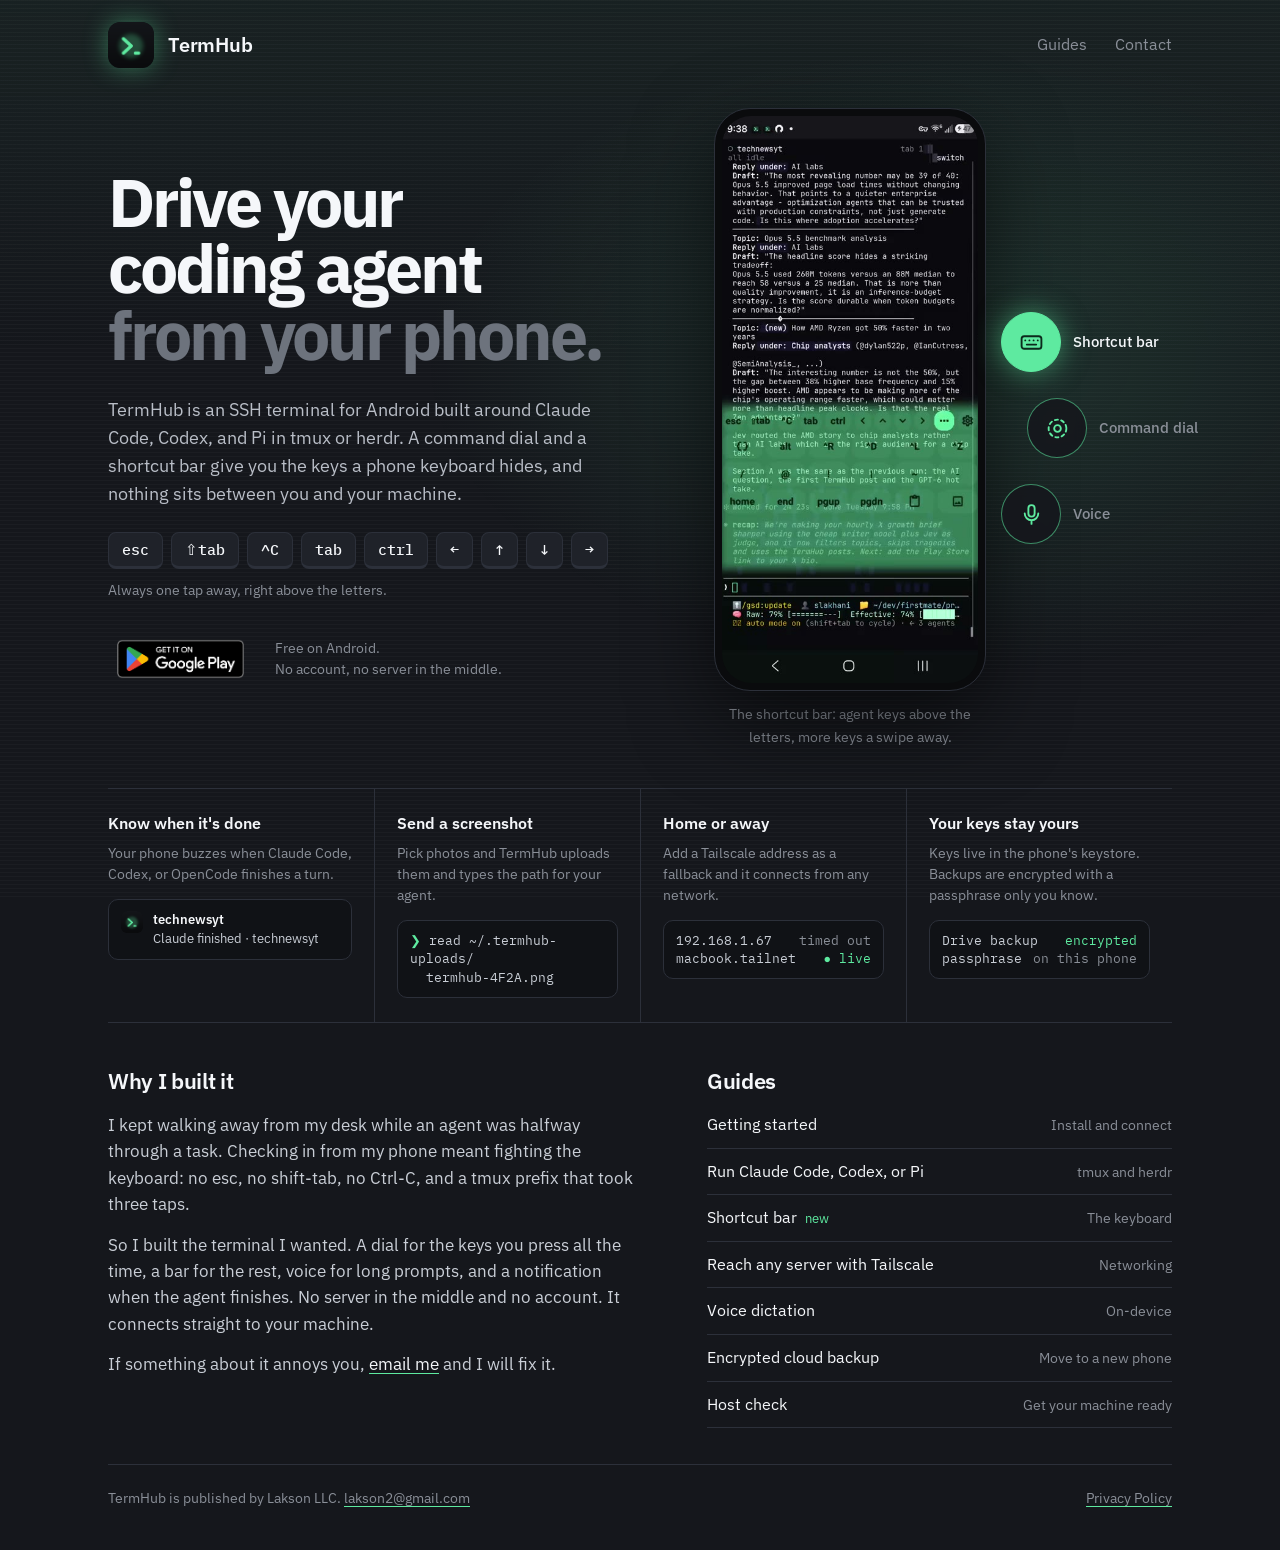
==== index.html @ 1c66e43e "fix(site): stop the demo flicker when switching clips Swapping the video source reset the player, fl" ====
<!doctype html>
<html lang="en">
<head>
  <meta charset="utf-8" />
  <meta name="viewport" content="width=device-width, initial-scale=1" />
  <title>TermHub</title>
  <meta name="description" content="TermHub is an SSH terminal for Android built to drive Claude Code, Codex, and Pi in tmux or herdr from your phone." />
  <link rel="icon" type="image/png" href="logo.png" />
  <link rel="preconnect" href="https://fonts.googleapis.com" />
  <link rel="preconnect" href="https://fonts.gstatic.com" crossorigin />
  <link href="https://fonts.googleapis.com/css2?family=IBM+Plex+Mono:wght@400;500&family=IBM+Plex+Sans:wght@400;500;600;700&display=swap" rel="stylesheet" />
  <style>
    /* Tokens are the app's own termhub-dark palette and its IBM Plex fonts,
       so the page looks like the product rather than a template. */
    :root {
      --bg: #15171c; --surface: #1f2229; --border: #2c303a;
      --text: #f5f7fa; --muted: #8a8f98; --mint: #5eeaa0; --mint-ink: #0c2a1c; --amber: #f2c46d;
      --sans: "IBM Plex Sans", system-ui, sans-serif;
      --mono: "IBM Plex Mono", ui-monospace, monospace;
    }
    * { box-sizing: border-box; }
    body { margin: 0; background: var(--bg); color: var(--text); font: 400 16px/1.6 var(--sans); -webkit-font-smoothing: antialiased; }
    a { color: var(--text); text-decoration-color: var(--mint); text-underline-offset: 3px; }
    a:focus-visible, button:focus-visible { outline: 2px solid var(--mint); outline-offset: 4px; border-radius: 6px; }
    .wrap { max-width: 1120px; margin: 0 auto; padding: 0 28px; }

    .topbar { display: flex; align-items: center; justify-content: space-between; padding: 22px 0; }
    .brand { display: flex; align-items: center; gap: 14px; text-decoration: none; font-weight: 600; font-size: 20px; letter-spacing: -0.01em; }
    .brand img { width: 46px; height: 46px; border-radius: 12px; box-shadow: 0 0 24px rgba(94,234,160,.4); }
    .topbar nav { display: flex; gap: 28px; font-size: 16px; }
    .topbar nav a { color: var(--muted); text-decoration: none; }
    .topbar nav a:hover { color: var(--text); }

    /* Hero: a big two-line headline across the page, then the pitch beside the phone. */
    h1 { font-weight: 700; font-size: clamp(40px, 5.6vw, 68px); line-height: 0.98; letter-spacing: -0.045em; margin: 0 0 28px; }
    h1 span { display: block; }
    h1 .dim { color: #6d737d; }
    .hero { display: grid; grid-template-columns: minmax(0, 1fr) auto; gap: 40px; align-items: center; margin-top: 18px; }
    .pitch { min-width: 0; }
    .lede { color: #b9bec7; font-size: 18px; line-height: 1.55; margin: 0 0 24px; max-width: 46ch; }
    .keys { display: flex; flex-wrap: wrap; gap: 8px; margin: 0 0 10px; padding: 0; list-style: none; }
    .keys li { font: 500 15px var(--mono); padding: 7px 13px; border: 1px solid var(--border); border-bottom-width: 3px; border-radius: 8px; background: var(--surface); }
    .keys-note { color: var(--muted); font-size: 14px; margin: 0 0 30px; }
    .get { display: flex; align-items: center; gap: 22px; flex-wrap: wrap; }
    .get img { height: 56px; width: auto; display: block; }
    .get p { margin: 0; color: var(--muted); font-size: 14px; line-height: 1.5; }

    .demo { position: relative; padding-right: 186px; }
    .phone { width: 272px; aspect-ratio: 1440 / 3088; padding: 7px; border-radius: 36px; background: #0a0b0d; border: 1px solid var(--border); box-shadow: 0 30px 80px rgba(0,0,0,.55); }
    .phone { position: relative; }
    .screen { position: relative; width: 100%; height: 100%; border-radius: 29px; overflow: hidden; background: #0a0b0d; }
    /* All three clips stay loaded and stacked; switching cross-fades between them. */
    .screen video { position: absolute; inset: 0; width: 100%; height: 100%; display: block; object-fit: cover; opacity: 0; transition: opacity .28s ease; }
    .screen video.on { opacity: 1; }
    @media (prefers-reduced-motion: reduce) { .screen video { transition: none; } }
    /* Three buttons on an arc against the phone, like the app's dial satellites. */
    .sats { position: absolute; right: 0; top: 50%; transform: translateY(-50%); list-style: none; margin: 0; padding: 0; display: flex; flex-direction: column; gap: 26px; }
    .sats li:nth-child(2) { transform: translateX(26px); }
    .sat { display: flex; align-items: center; gap: 12px; background: none; border: 0; padding: 0; cursor: pointer; font: inherit; color: var(--muted); text-align: left; margin-left: -34px; }
    .sat .knob { width: 60px; height: 60px; border-radius: 50%; display: grid; place-items: center; flex: 0 0 auto; color: var(--mint); background: rgba(21,23,28,.86); border: 1.5px solid rgba(94,234,160,.55); backdrop-filter: blur(6px); }
    .sat .knob svg { width: 25px; height: 25px; }
    .sat span.l { font-size: 15px; font-weight: 500; white-space: nowrap; }
    .sat:hover span.l, .sat[aria-pressed="true"] span.l { color: var(--text); }
    .sat[aria-pressed="true"] .knob { background: var(--mint); color: var(--mint-ink); border-color: var(--mint); box-shadow: 0 0 28px rgba(94,234,160,.5); }
    .caption { color: var(--muted); font-size: 14px; margin: 12px 0 0; width: 272px; text-align: center; min-height: 3em; }

    /* One row of proof: each fact shown with a small piece of the real app. */
    .proof { display: grid; grid-template-columns: repeat(4, minmax(0, 1fr)); border-top: 1px solid var(--border); border-bottom: 1px solid var(--border); margin-top: 40px; }
    .proof > div { padding: 22px 22px 24px; border-left: 1px solid var(--border); min-width: 0; }
    .proof > div:first-child { border-left: 0; padding-left: 0; }
    .proof h3 { font-size: 16px; font-weight: 600; margin: 0 0 6px; }
    .proof p { color: var(--muted); font-size: 14px; line-height: 1.5; margin: 0 0 14px; }
    .ui { font: 400 12.5px/1.5 var(--mono); background: #101216; border: 1px solid var(--border); border-radius: 10px; padding: 10px 12px; color: #c9ced6; overflow: hidden; }
    .ui .row { display: flex; justify-content: space-between; gap: 8px; white-space: nowrap; }
    .ui .ok { color: var(--mint); }
    .ui .mute { color: var(--muted); }
    .ui .warn { color: var(--amber); }
    .toast { display: flex; gap: 10px; align-items: flex-start; font-family: var(--sans); font-size: 13px; }
    .toast img { width: 22px; height: 22px; border-radius: 6px; flex: 0 0 auto; margin-top: 1px; }
    .toast b { display: block; color: var(--text); font-weight: 600; }

    /* Below: plain columns, no cards. */
    .more { display: grid; grid-template-columns: minmax(0, 1.15fr) minmax(0, 1fr); gap: 64px; padding: 40px 0 36px; }
    h2 { font-size: 22px; font-weight: 600; letter-spacing: -0.015em; margin: 0 0 14px; }
    .story p { color: #c9ced6; font-size: 16.5px; margin: 0 0 14px; max-width: 58ch; }
    .guides ol { list-style: none; margin: 0; padding: 0; }
    .guides a { display: flex; justify-content: space-between; align-items: baseline; gap: 16px; padding: 10px 0; border-bottom: 1px solid var(--border); text-decoration: none; }
    .guides li:first-child a { padding-top: 0; }
    .guides a:hover .t { color: var(--mint); }
    .guides .d { color: var(--muted); font-size: 14px; text-align: right; }
    .guides .fresh { color: var(--mint); font-size: 13px; margin-left: 8px; }


    /* Page backdrop: faint scanlines with a soft mint glow, like a terminal screen. */
    body::before { content: ""; position: fixed; inset: 0; z-index: -1; pointer-events: none;
      background:
        repeating-linear-gradient(rgba(255,255,255,.028) 0 1px, transparent 1px 4px),
        radial-gradient(60% 50% at 75% 40%, rgba(94,234,160,.13), transparent 70%),
        linear-gradient(180deg, rgba(94,234,160,.05), transparent 40%); }

    footer { display: flex; justify-content: space-between; gap: 16px; flex-wrap: wrap; padding: 22px 0 40px; border-top: 1px solid var(--border); color: var(--muted); font-size: 14px; }
    footer a { color: var(--muted); }

    @media (max-width: 980px) {
      .proof { grid-template-columns: repeat(2, minmax(0, 1fr)); }
      .proof > div:nth-child(3) { border-left: 0; padding-left: 0; }
      .proof > div:nth-child(n+3) { border-top: 1px solid var(--border); }
    }
    @media (max-width: 860px) {
      .hero { grid-template-columns: 1fr; gap: 32px; margin-top: 24px; }
      .demo { padding-right: 0; margin-top: 0; display: flex; flex-direction: column; align-items: center; }
      .sats { position: static; transform: none; flex-direction: row; gap: 18px; margin-top: 18px; }
      .sats li:nth-child(2) { transform: none; }
      .sat { flex-direction: column; margin-left: 0; gap: 6px; }
      .more { grid-template-columns: 1fr; gap: 36px; }
    }
    @media (max-width: 560px) {
      .proof { grid-template-columns: 1fr; }
      .proof > div { border-left: 0; padding-left: 0; padding-right: 0; }
      .proof > div + div { border-top: 1px solid var(--border); }
    }
  </style>
</head>
<body>
  <div class="wrap">
    <header class="topbar">
      <a class="brand" href="./"><img src="logo.png" alt="" />TermHub</a>
      <nav><a href="#guides">Guides</a><a href="mailto:lakson2@gmail.com">Contact</a></nav>
    </header>

    <main>
      <section class="hero">
        <div class="pitch">
          <h1><span>Drive your</span><span>coding agent</span><span class="dim">from your phone.</span></h1>
          <p class="lede">TermHub is an SSH terminal for Android built around Claude Code, Codex, and Pi in tmux or herdr. A command dial and a shortcut bar give you the keys a phone keyboard hides, and nothing sits between you and your machine.</p>
          <ul class="keys" aria-label="Keys on the shortcut bar">
            <li>esc</li><li>&#8679;tab</li><li>^C</li><li>tab</li><li>ctrl</li><li>&larr;</li><li>&uarr;</li><li>&darr;</li><li>&rarr;</li>
          </ul>
          <p class="keys-note">Always one tap away, right above the letters.</p>
          <div class="get">
            <a href="https://play.google.com/store/apps/details?id=com.lakson.termhub"><img src="google-play-badge.png" alt="Get it on Google Play" /></a>
            <p>Free on Android.<br />No account, no server in the middle.</p>
          </div>
        </div>

        <div class="demo">
          <div class="phone">
            <div class="screen" aria-describedby="caption">
              <video class="on" data-clip="bar" src="guides/media/shortcut-bar.mp4" poster="guides/media/shortcut-bar-first.jpg" autoplay loop muted playsinline preload="auto"></video>
              <video data-clip="dial" src="media/demo-dial.mp4" poster="media/demo-dial-first.jpg" loop muted playsinline preload="auto"></video>
              <video data-clip="voice" src="media/demo-voice.mp4" poster="media/demo-voice-first.jpg" loop muted playsinline preload="auto"></video>
            </div>
          </div>
          <p class="caption" id="caption">The shortcut bar: agent keys above the letters, more keys a swipe away.</p>
          <ul class="sats">
            <li><button class="sat" type="button" data-clip="bar" aria-pressed="true" data-caption="The shortcut bar: agent keys above the letters, more keys a swipe away.">
              <span class="knob" aria-hidden="true"><svg viewBox="0 0 24 24" fill="none" stroke="currentColor" stroke-width="1.8" stroke-linecap="round" stroke-linejoin="round"><rect x="2.5" y="6" width="19" height="12" rx="2.5"/><path d="M6 10h.01M10 10h.01M14 10h.01M18 10h.01M7.5 14h9"/></svg></span><span class="l">Shortcut bar</span>
            </button></li>
            <li><button class="sat" type="button" data-clip="dial" aria-pressed="false" data-caption="The command dial: common keys, saved commands, voice, and images under one thumb.">
              <span class="knob" aria-hidden="true"><svg viewBox="0 0 24 24" fill="none" stroke="currentColor" stroke-width="1.8" stroke-linecap="round"><circle cx="12" cy="12" r="3.2"/><circle cx="12" cy="12" r="8.5" stroke-dasharray="3 3.2"/></svg></span><span class="l">Command dial</span>
            </button></li>
            <li><button class="sat" type="button" data-clip="voice" aria-pressed="false" data-caption="Voice: dictate a long prompt, transcribed on the phone.">
              <span class="knob" aria-hidden="true"><svg viewBox="0 0 24 24" fill="none" stroke="currentColor" stroke-width="1.8" stroke-linecap="round" stroke-linejoin="round"><rect x="9" y="3" width="6" height="11" rx="3"/><path d="M5.5 11a6.5 6.5 0 0 0 13 0M12 17.5V21"/></svg></span><span class="l">Voice</span>
            </button></li>
          </ul>
        </div>
      </section>

      <section class="proof" aria-label="What else it does">
        <div>
          <h3>Know when it's done</h3>
          <p>Your phone buzzes when Claude Code, Codex, or OpenCode finishes a turn.</p>
          <div class="ui toast"><img src="logo.png" alt="" /><span><b>technewsyt</b>Claude finished &middot; technewsyt</span></div>
        </div>
        <div>
          <h3>Send a screenshot</h3>
          <p>Pick photos and TermHub uploads them and types the path for your agent.</p>
          <div class="ui"><span class="ok">&#10095;</span> read ~/.termhub-uploads/<br />&nbsp;&nbsp;termhub-4F2A.png</div>
        </div>
        <div>
          <h3>Home or away</h3>
          <p>Add a Tailscale address as a fallback and it connects from any network.</p>
          <div class="ui"><div class="row"><span>192.168.1.67</span><span class="mute">timed out</span></div><div class="row"><span>macbook.tailnet</span><span class="ok">&#9679; live</span></div></div>
        </div>
        <div>
          <h3>Your keys stay yours</h3>
          <p>Keys live in the phone's keystore. Backups are encrypted with a passphrase only you know.</p>
          <div class="ui"><div class="row"><span>Drive backup</span><span class="ok">encrypted</span></div><div class="row"><span>passphrase</span><span class="mute">on this phone</span></div></div>
        </div>
      </section>

      <section class="more">
        <div class="story">
          <h2>Why I built it</h2>
          <p>I kept walking away from my desk while an agent was halfway through a task. Checking in from my phone meant fighting the keyboard: no esc, no shift-tab, no Ctrl-C, and a tmux prefix that took three taps.</p>
          <p>So I built the terminal I wanted. A dial for the keys you press all the time, a bar for the rest, voice for long prompts, and a notification when the agent finishes. No server in the middle and no account. It connects straight to your machine.</p>
          <p>If something about it annoys you, <a href="mailto:lakson2@gmail.com">email me</a> and I will fix it.</p>
        </div>
        <div class="guides" id="guides">
          <h2>Guides</h2>
          <ol>
            <li><a href="guides/getting-started.html"><span class="t">Getting started</span><span class="d">Install and connect</span></a></li>
            <li><a href="guides/agents.html"><span class="t">Run Claude Code, Codex, or Pi</span><span class="d">tmux and herdr</span></a></li>
            <li><a href="guides/keyboard.html"><span class="t">Shortcut bar<span class="fresh">new</span></span><span class="d">The keyboard</span></a></li>
            <li><a href="guides/tailscale.html"><span class="t">Reach any server with Tailscale</span><span class="d">Networking</span></a></li>
            <li><a href="guides/voice.html"><span class="t">Voice dictation</span><span class="d">On-device</span></a></li>
            <li><a href="guides/backup.html"><span class="t">Encrypted cloud backup</span><span class="d">Move to a new phone</span></a></li>
            <li><a href="guides/host-check.html"><span class="t">Host check</span><span class="d">Get your machine ready</span></a></li>
          </ol>
        </div>
      </section>
    </main>

    <footer>
      <span>TermHub is published by Lakson LLC. <a href="mailto:lakson2@gmail.com">lakson2@gmail.com</a></span>
      <a href="privacy.html">Privacy Policy</a>
    </footer>
  </div>
  <script>
    (function () {
      var clips = document.querySelectorAll('.screen video');
      var caption = document.getElementById('caption');
      var reduce = window.matchMedia('(prefers-reduced-motion: reduce)').matches;
      var sats = document.querySelectorAll('.sat');
      sats.forEach(function (btn) {
        btn.addEventListener('click', function () {
          if (btn.getAttribute('aria-pressed') === 'true') return;
          sats.forEach(function (b) { b.setAttribute('aria-pressed', b === btn ? 'true' : 'false'); });
          caption.textContent = btn.dataset.caption;
          clips.forEach(function (v) {
            var on = v.dataset.clip === btn.dataset.clip;
            if (on) {
              v.currentTime = 0;
              if (!reduce) { var p = v.play(); if (p && p.catch) p.catch(function () {}); }
            } else {
              v.pause();
            }
            v.classList.toggle('on', on);
          });
        });
      });

      if (reduce) clips.forEach(function (v) { v.removeAttribute('autoplay'); v.pause(); });
    })();
  </script>
</body>
</html>
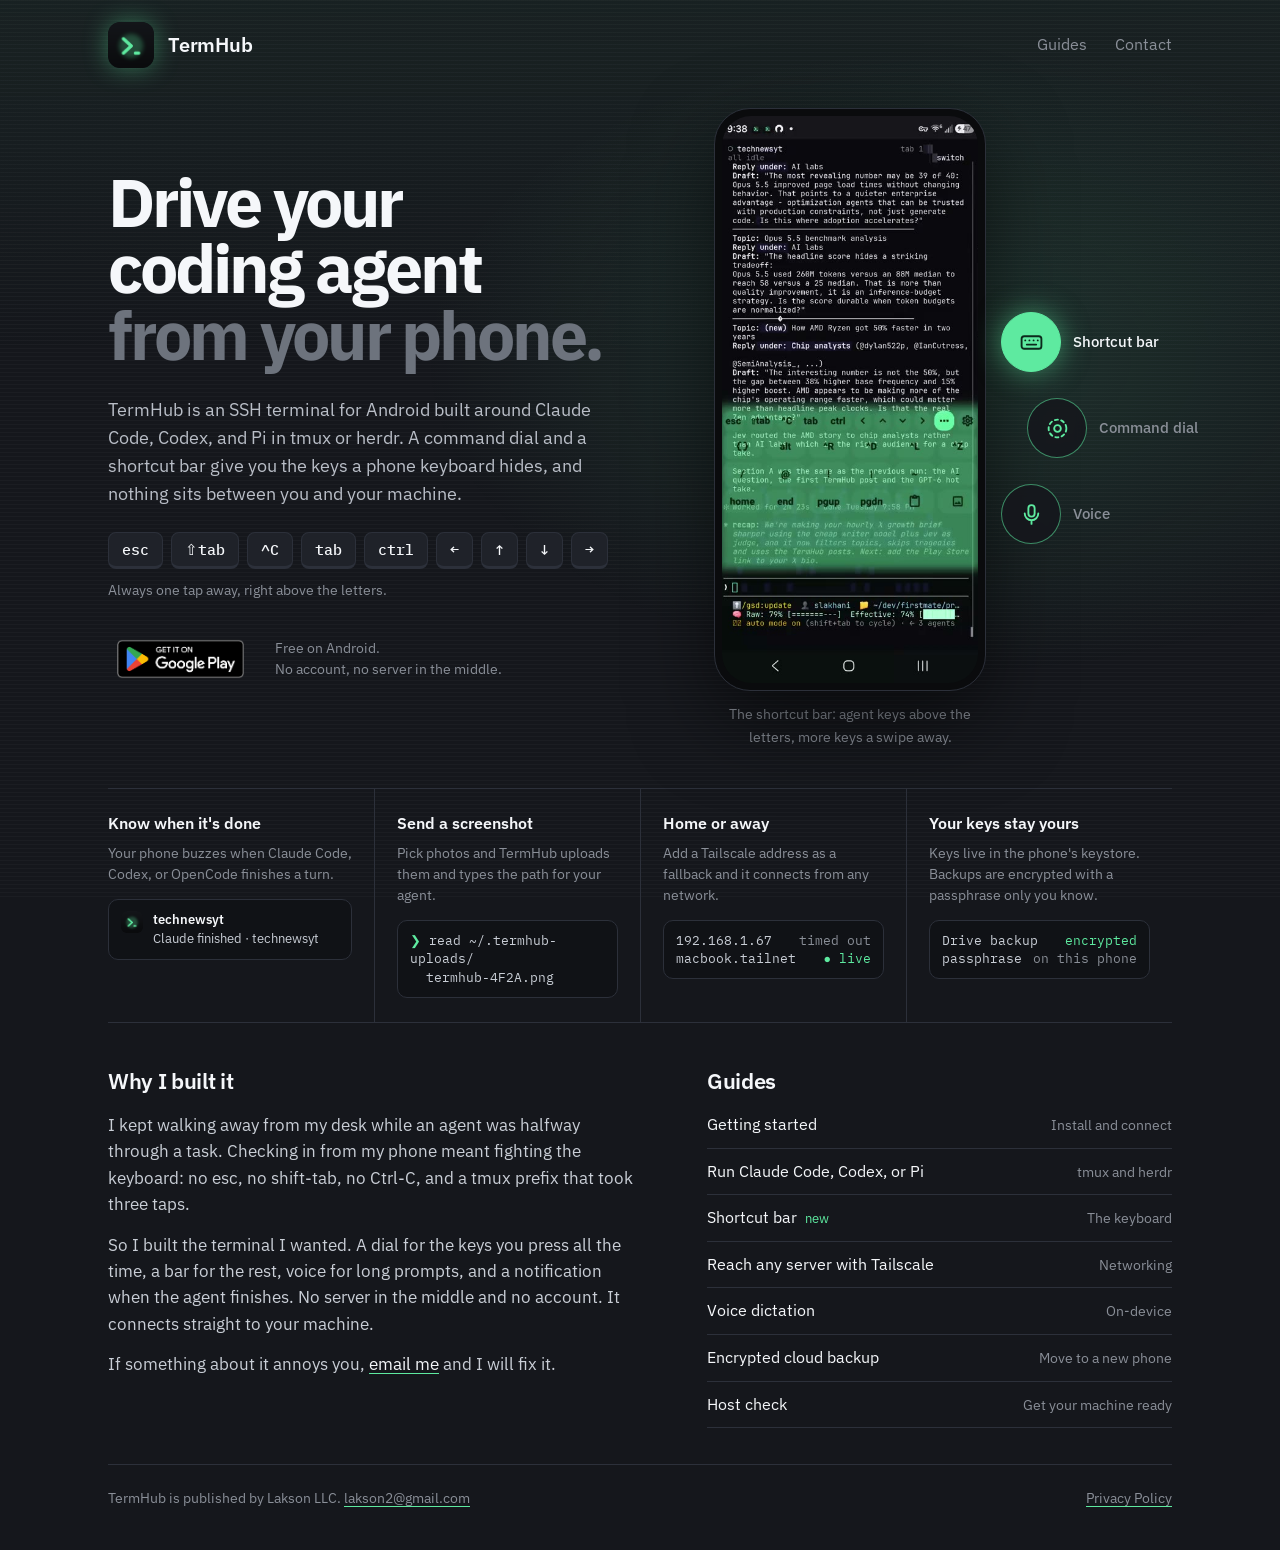
==== commit ee85e6db: "fix(site): version the demo clip URLs so browsers fetch the new files Co-Authored-By: Claude Opus 5." ====
--- a/index.html
+++ b/index.html
@@ -146,9 +146,9 @@
         <div class="demo">
           <div class="phone">
             <div class="screen" aria-describedby="caption">
-              <video class="on" data-clip="bar" src="guides/media/shortcut-bar.mp4" poster="guides/media/shortcut-bar-first.jpg" autoplay loop muted playsinline preload="auto"></video>
-              <video data-clip="dial" src="media/demo-dial.mp4" poster="media/demo-dial-first.jpg" loop muted playsinline preload="auto"></video>
-              <video data-clip="voice" src="media/demo-voice.mp4" poster="media/demo-voice-first.jpg" loop muted playsinline preload="auto"></video>
+              <video class="on" data-clip="bar" src="guides/media/shortcut-bar.mp4?v=2" poster="guides/media/shortcut-bar-first.jpg?v=2" autoplay loop muted playsinline preload="auto"></video>
+              <video data-clip="dial" src="media/demo-dial.mp4?v=2" poster="media/demo-dial-first.jpg?v=2" loop muted playsinline preload="auto"></video>
+              <video data-clip="voice" src="media/demo-voice.mp4?v=2" poster="media/demo-voice-first.jpg?v=2" loop muted playsinline preload="auto"></video>
             </div>
           </div>
           <p class="caption" id="caption">The shortcut bar: agent keys above the letters, more keys a swipe away.</p>
@@ -230,10 +230,18 @@
           clips.forEach(function (v) {
             var on = v.dataset.clip === btn.dataset.clip;
             if (on) {
-              v.currentTime = 0;
-              if (!reduce) { var p = v.play(); if (p && p.catch) p.catch(function () {}); }
-            } else {
+              // Always restart from the first frame: seek while paused, then
+              // play only once the seek has landed.
               v.pause();
+              var start = function () {
+                if (!reduce) { var p = v.play(); if (p && p.catch) p.catch(function () {}); }
+              };
+              if (v.currentTime === 0) { start(); }
+              else { v.addEventListener('seeked', start, { once: true }); v.currentTime = 0; }
+            } else if (!v.paused || v.currentTime !== 0) {
+              v.pause();
+              // Rewind after it has faded out, so it is ready at frame one.
+              setTimeout(function () { if (!v.classList.contains('on')) v.currentTime = 0; }, 320);
             }
             v.classList.toggle('on', on);
           });
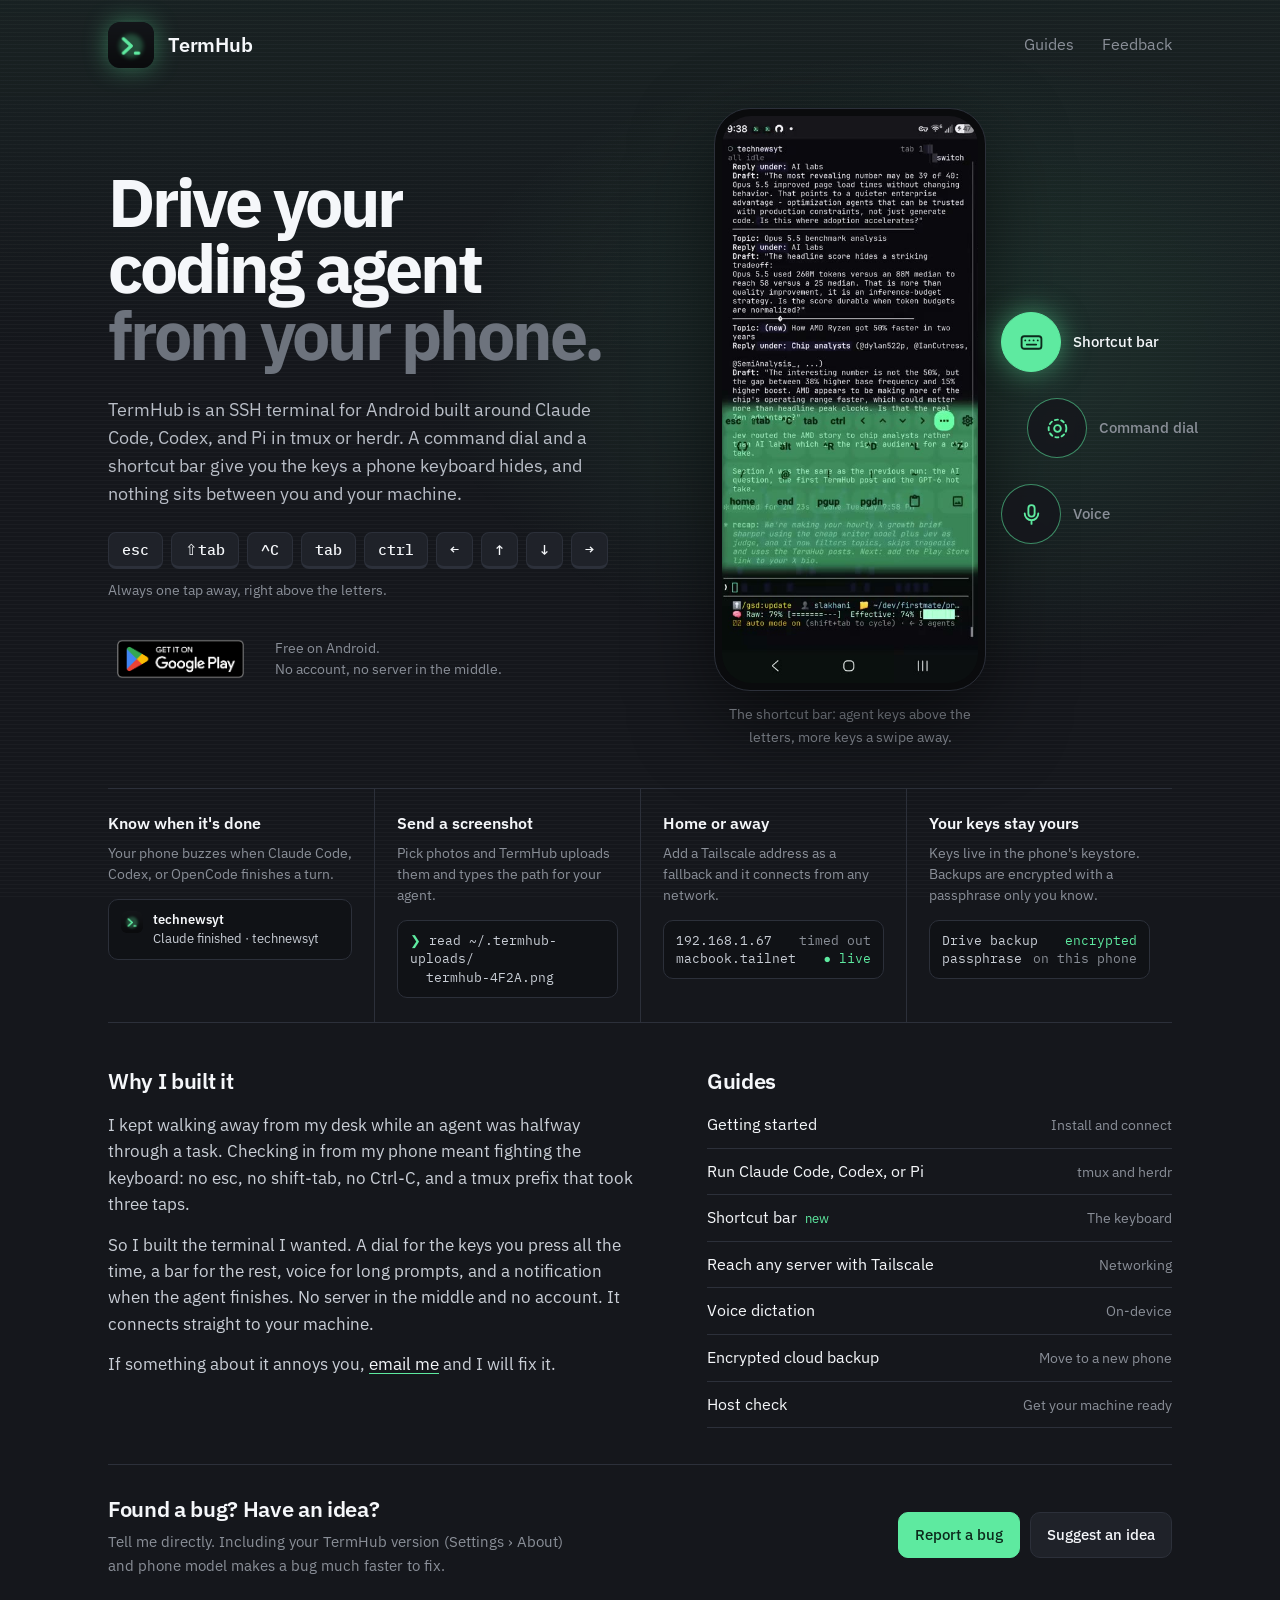
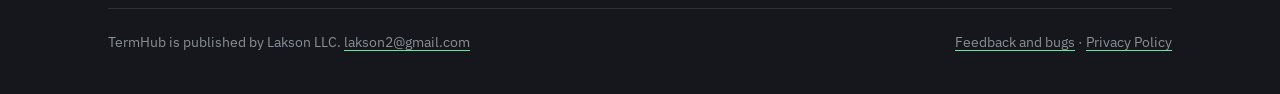
==== commit 3288715f: "feat(site): add a feedback and bug report section A "Found a bug? Have an idea?" row on the homepage" ====
--- a/index.html
+++ b/index.html
@@ -6,6 +6,20 @@
   <title>TermHub</title>
   <meta name="description" content="TermHub is an SSH terminal for Android built to drive Claude Code, Codex, and Pi in tmux or herdr from your phone." />
   <link rel="icon" type="image/png" href="logo.png" />
+  <link rel="canonical" href="https://lakson-llc.github.io/termhub-site/" />
+  <meta property="og:type" content="website" />
+  <meta property="og:site_name" content="TermHub" />
+  <meta property="og:url" content="https://lakson-llc.github.io/termhub-site/" />
+  <meta property="og:title" content="TermHub: drive your coding agent from your phone" />
+  <meta property="og:description" content="An SSH terminal for Android built around Claude Code, Codex, and Pi in tmux or herdr. Free on Google Play." />
+  <meta property="og:image" content="https://lakson-llc.github.io/termhub-site/og.png" />
+  <meta property="og:image:width" content="1200" />
+  <meta property="og:image:height" content="630" />
+  <meta property="og:image:alt" content="TermHub: Drive your coding agent from your phone, with the shortcut bar keys and the app on a phone." />
+  <meta name="twitter:card" content="summary_large_image" />
+  <meta name="twitter:title" content="TermHub: drive your coding agent from your phone" />
+  <meta name="twitter:description" content="An SSH terminal for Android built around Claude Code, Codex, and Pi in tmux or herdr. Free on Google Play." />
+  <meta name="twitter:image" content="https://lakson-llc.github.io/termhub-site/og.png" />
   <link rel="preconnect" href="https://fonts.googleapis.com" />
   <link rel="preconnect" href="https://fonts.gstatic.com" crossorigin />
   <link href="https://fonts.googleapis.com/css2?family=IBM+Plex+Mono:wght@400;500&family=IBM+Plex+Sans:wght@400;500;600;700&display=swap" rel="stylesheet" />
@@ -98,6 +112,15 @@
         radial-gradient(60% 50% at 75% 40%, rgba(94,234,160,.13), transparent 70%),
         linear-gradient(180deg, rgba(94,234,160,.05), transparent 40%); }
 
+
+    /* Feedback: one quiet row, two actions, no form. */
+    .feedback { display: flex; align-items: center; justify-content: space-between; gap: 24px; flex-wrap: wrap; padding: 26px 0 30px; border-top: 1px solid var(--border); }
+    .feedback h2 { margin: 0 0 4px; }
+    .feedback p { margin: 0; color: var(--muted); font-size: 15px; max-width: 52ch; }
+    .feedback .acts { display: flex; gap: 10px; flex-wrap: wrap; }
+    .feedback .acts a { display: inline-flex; align-items: center; gap: 8px; padding: 10px 16px; border-radius: 10px; border: 1px solid var(--border); background: var(--surface); color: var(--text); text-decoration: none; font-size: 15px; font-weight: 500; }
+    .feedback .acts a:hover { border-color: var(--mint); }
+    .feedback .acts a.primary { background: var(--mint); color: var(--mint-ink); border-color: var(--mint); }
     footer { display: flex; justify-content: space-between; gap: 16px; flex-wrap: wrap; padding: 22px 0 40px; border-top: 1px solid var(--border); color: var(--muted); font-size: 14px; }
     footer a { color: var(--muted); }
 
@@ -125,7 +148,7 @@
   <div class="wrap">
     <header class="topbar">
       <a class="brand" href="./"><img src="logo.png" alt="" />TermHub</a>
-      <nav><a href="#guides">Guides</a><a href="mailto:lakson2@gmail.com">Contact</a></nav>
+      <nav><a href="#guides">Guides</a><a href="#feedback">Feedback</a></nav>
     </header>
 
     <main>
@@ -209,11 +232,22 @@
           </ol>
         </div>
       </section>
+
+      <section class="feedback" id="feedback">
+        <div>
+          <h2>Found a bug? Have an idea?</h2>
+          <p>Tell me directly. Including your TermHub version (Settings &rsaquo; About) and phone model makes a bug much faster to fix.</p>
+        </div>
+        <div class="acts">
+          <a class="primary" href="mailto:lakson2@gmail.com?subject=TermHub%20bug%20report&amp;body=What%20happened%3A%0A%0A%0AWhat%20you%20expected%3A%0A%0A%0ASteps%20to%20reproduce%3A%0A1.%20%0A2.%20%0A3.%20%0A%0A---%0ATermHub%20version%20%28Settings%20%3E%20About%29%3A%0APhone%20model%3A%0A">Report a bug</a>
+          <a href="mailto:lakson2@gmail.com?subject=TermHub%20feedback&amp;body=What%20would%20make%20TermHub%20better%20for%20you%3F%0A%0A">Suggest an idea</a>
+        </div>
+      </section>
     </main>
 
     <footer>
       <span>TermHub is published by Lakson LLC. <a href="mailto:lakson2@gmail.com">lakson2@gmail.com</a></span>
-      <a href="privacy.html">Privacy Policy</a>
+      <span><a href="#feedback">Feedback and bugs</a> &middot; <a href="privacy.html">Privacy Policy</a></span>
     </footer>
   </div>
   <script>
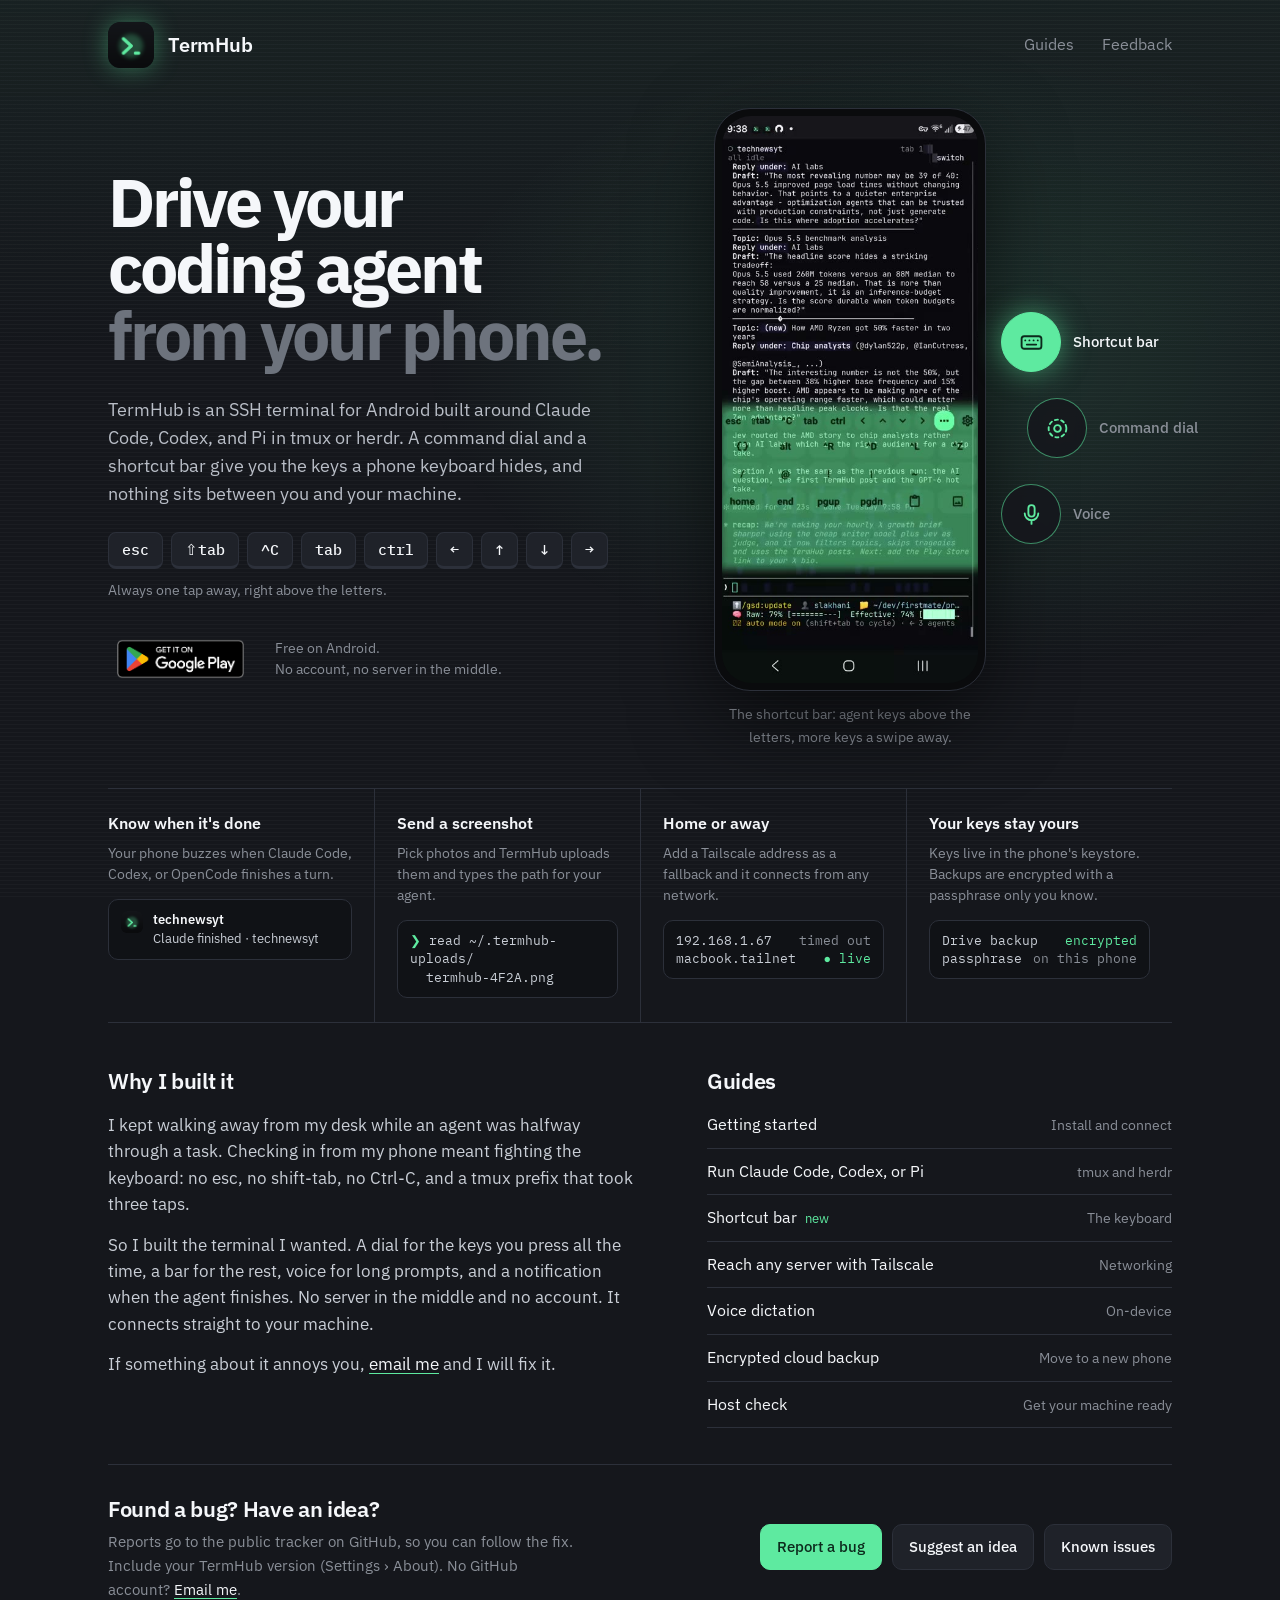
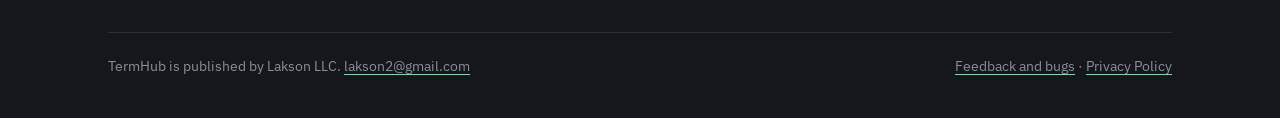
==== commit 948e76d5: "feat(site): send bug reports and ideas to the public GitHub issue tracker Co-Authored-By: Claude Opu" ====
--- a/index.html
+++ b/index.html
@@ -236,11 +236,12 @@
       <section class="feedback" id="feedback">
         <div>
           <h2>Found a bug? Have an idea?</h2>
-          <p>Tell me directly. Including your TermHub version (Settings &rsaquo; About) and phone model makes a bug much faster to fix.</p>
+          <p>Reports go to the public tracker on GitHub, so you can follow the fix. Include your TermHub version (Settings &rsaquo; About). No GitHub account? <a href="mailto:lakson2@gmail.com">Email me</a>.</p>
         </div>
         <div class="acts">
-          <a class="primary" href="mailto:lakson2@gmail.com?subject=TermHub%20bug%20report&amp;body=What%20happened%3A%0A%0A%0AWhat%20you%20expected%3A%0A%0A%0ASteps%20to%20reproduce%3A%0A1.%20%0A2.%20%0A3.%20%0A%0A---%0ATermHub%20version%20%28Settings%20%3E%20About%29%3A%0APhone%20model%3A%0A">Report a bug</a>
-          <a href="mailto:lakson2@gmail.com?subject=TermHub%20feedback&amp;body=What%20would%20make%20TermHub%20better%20for%20you%3F%0A%0A">Suggest an idea</a>
+          <a class="primary" href="https://github.com/lakson-llc/termhub-issues/issues/new?template=bug_report.yml">Report a bug</a>
+          <a href="https://github.com/lakson-llc/termhub-issues/issues/new?template=feature_request.yml">Suggest an idea</a>
+          <a href="https://github.com/lakson-llc/termhub-issues/issues">Known issues</a>
         </div>
       </section>
     </main>
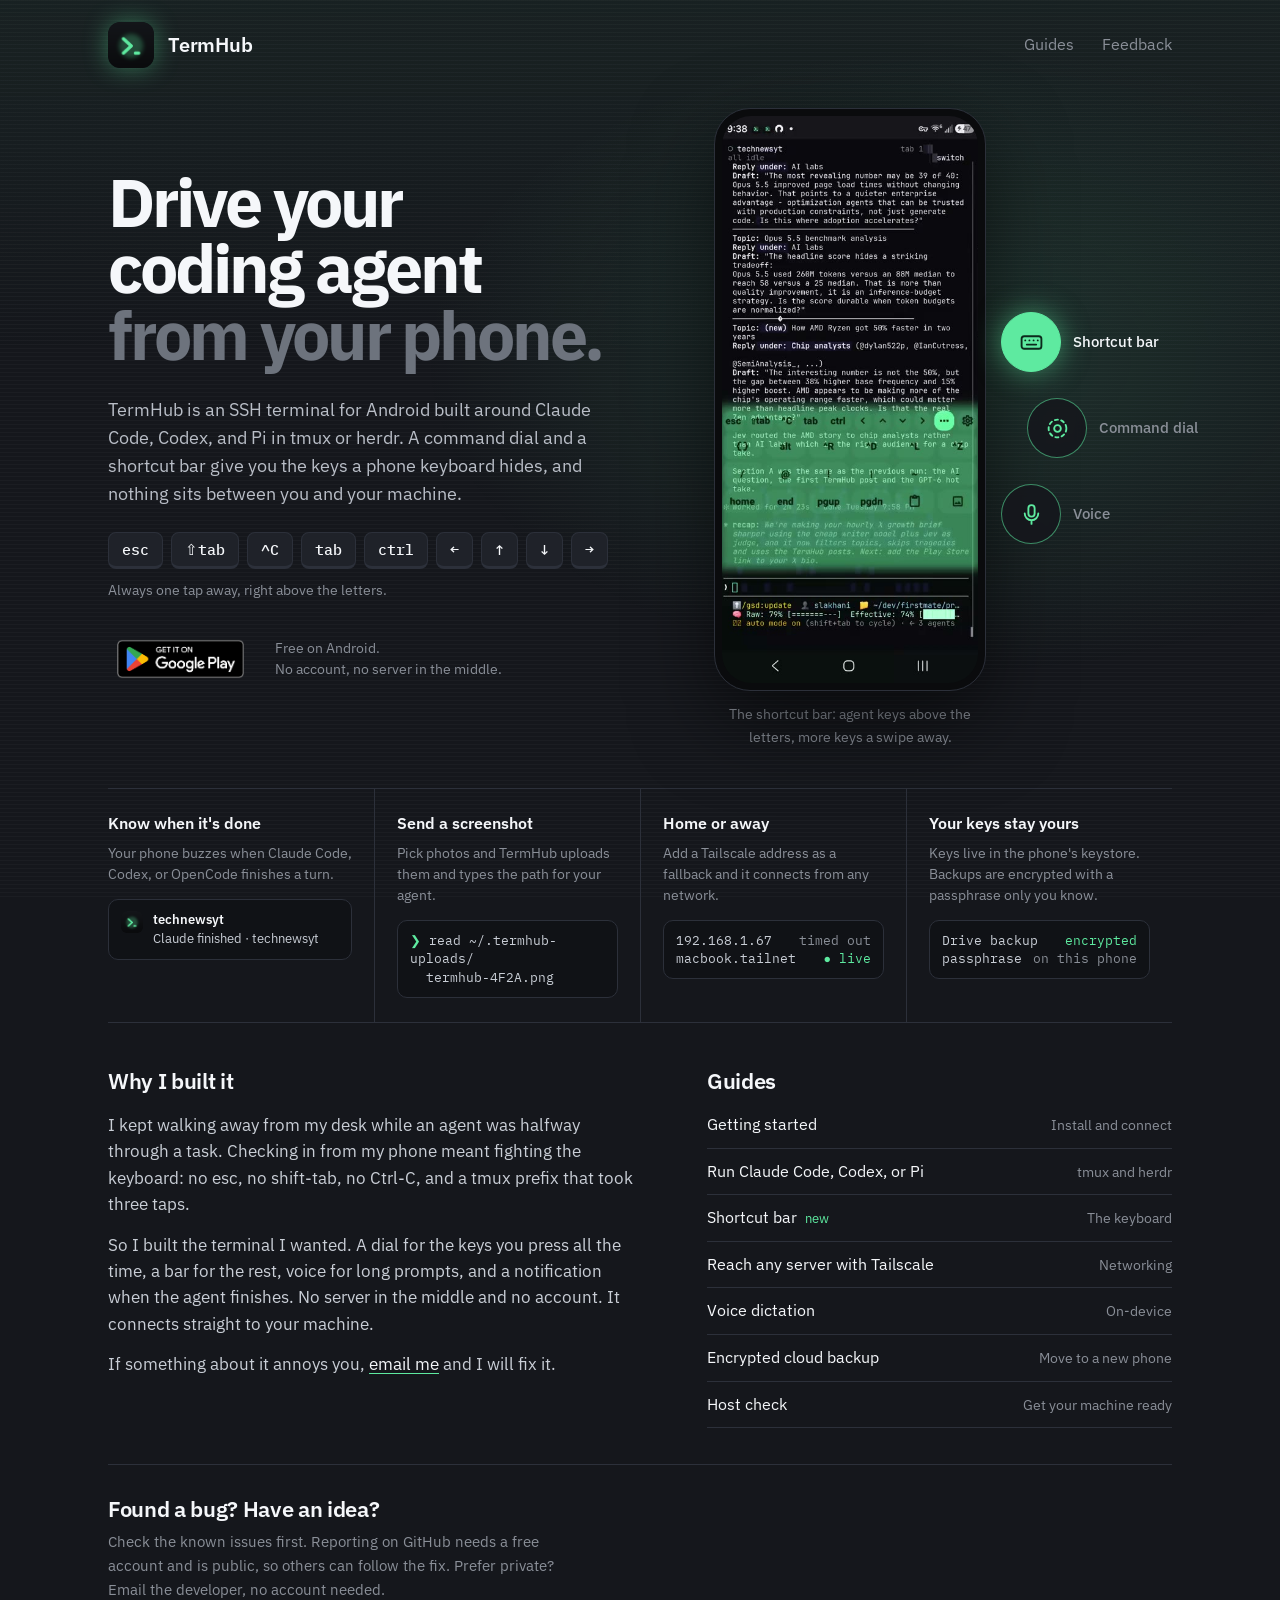
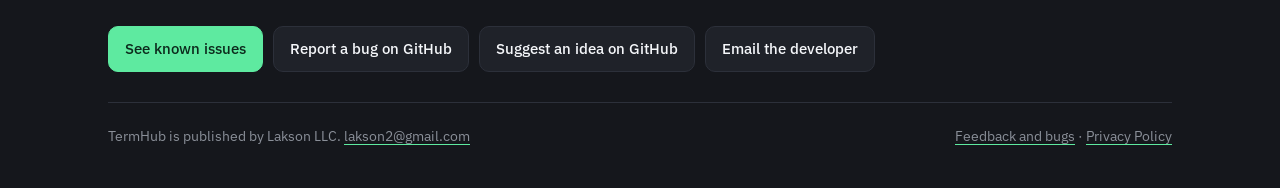
==== commit 2f7bc8ec: "feat(site): label feedback options honestly and lead with known issues Co-Authored-By: Claude Opus 5" ====
--- a/index.html
+++ b/index.html
@@ -236,12 +236,13 @@
       <section class="feedback" id="feedback">
         <div>
           <h2>Found a bug? Have an idea?</h2>
-          <p>Reports go to the public tracker on GitHub, so you can follow the fix. Include your TermHub version (Settings &rsaquo; About). No GitHub account? <a href="mailto:lakson2@gmail.com">Email me</a>.</p>
+          <p>Check the known issues first. Reporting on GitHub needs a free account and is public, so others can follow the fix. Prefer private? Email the developer, no account needed.</p>
         </div>
         <div class="acts">
-          <a class="primary" href="https://github.com/lakson-llc/termhub-issues/issues/new?template=bug_report.yml">Report a bug</a>
-          <a href="https://github.com/lakson-llc/termhub-issues/issues/new?template=feature_request.yml">Suggest an idea</a>
-          <a href="https://github.com/lakson-llc/termhub-issues/issues">Known issues</a>
+          <a class="primary" href="https://github.com/lakson-llc/termhub-issues/issues">See known issues</a>
+          <a href="https://github.com/lakson-llc/termhub-issues/issues/new?template=bug_report.yml">Report a bug on GitHub</a>
+          <a href="https://github.com/lakson-llc/termhub-issues/issues/new?template=feature_request.yml">Suggest an idea on GitHub</a>
+          <a href="mailto:lakson2@gmail.com?subject=TermHub%20bug%20report">Email the developer</a>
         </div>
       </section>
     </main>
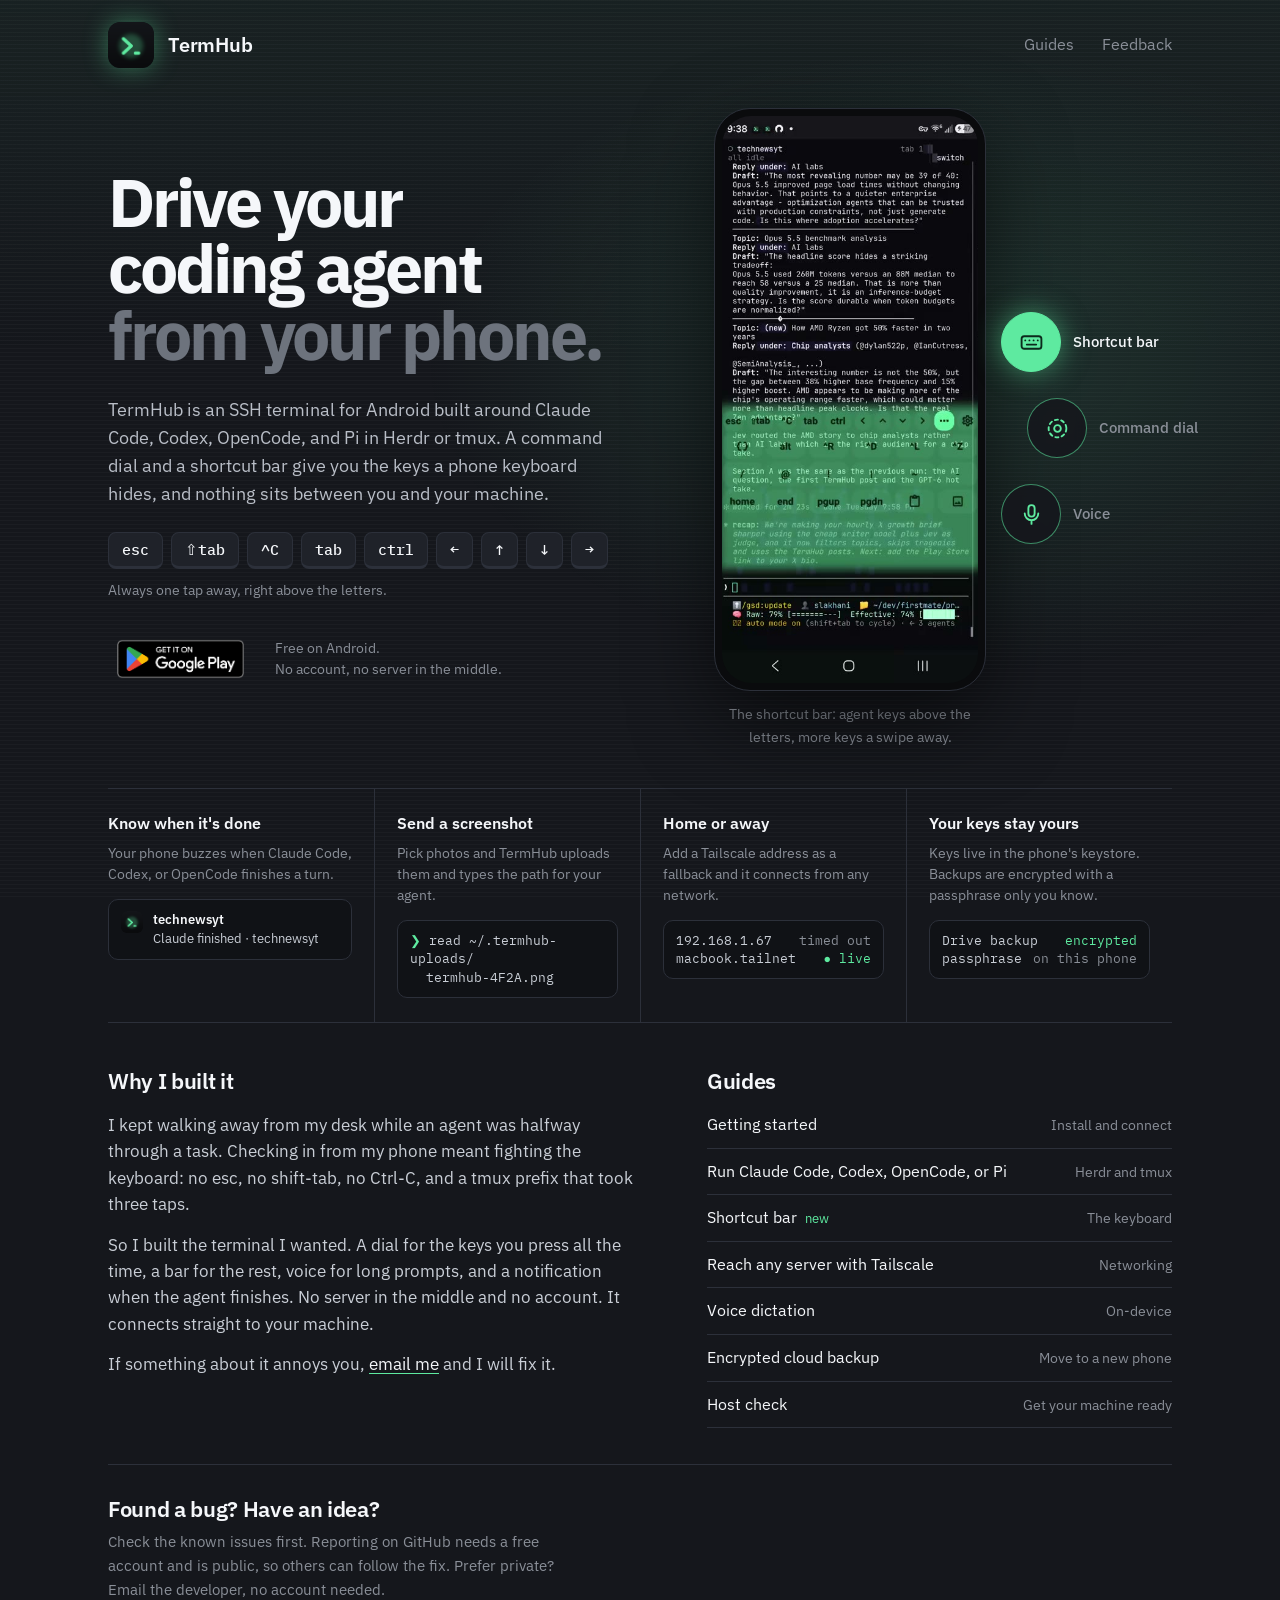
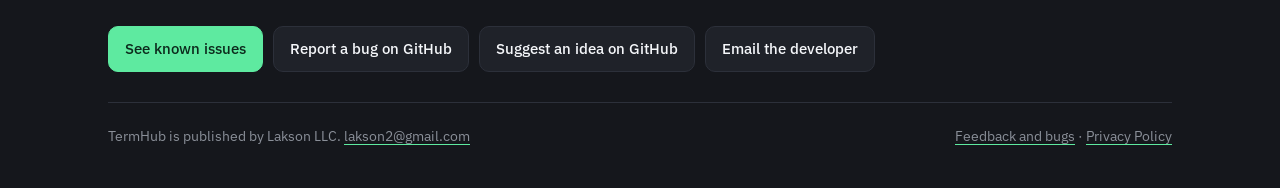
==== commit ad95b5e8: "docs: name OpenCode alongside Claude Code, Codex and Pi, and lead with Herdr Co-Authored-By: Claude " ====
--- a/index.html
+++ b/index.html
@@ -4,21 +4,21 @@
   <meta charset="utf-8" />
   <meta name="viewport" content="width=device-width, initial-scale=1" />
   <title>TermHub</title>
-  <meta name="description" content="TermHub is an SSH terminal for Android built to drive Claude Code, Codex, and Pi in tmux or herdr from your phone." />
+  <meta name="description" content="TermHub is an SSH terminal for Android built to drive Claude Code, Codex, OpenCode, and Pi in Herdr or tmux from your phone." />
   <link rel="icon" type="image/png" href="logo.png" />
   <link rel="canonical" href="https://lakson-llc.github.io/termhub-site/" />
   <meta property="og:type" content="website" />
   <meta property="og:site_name" content="TermHub" />
   <meta property="og:url" content="https://lakson-llc.github.io/termhub-site/" />
   <meta property="og:title" content="TermHub: drive your coding agent from your phone" />
-  <meta property="og:description" content="An SSH terminal for Android built around Claude Code, Codex, and Pi in tmux or herdr. Free on Google Play." />
+  <meta property="og:description" content="An SSH terminal for Android built around Claude Code, Codex, OpenCode, and Pi in Herdr or tmux. Free on Google Play." />
   <meta property="og:image" content="https://lakson-llc.github.io/termhub-site/og.png" />
   <meta property="og:image:width" content="1200" />
   <meta property="og:image:height" content="630" />
   <meta property="og:image:alt" content="TermHub: Drive your coding agent from your phone, with the shortcut bar keys and the app on a phone." />
   <meta name="twitter:card" content="summary_large_image" />
   <meta name="twitter:title" content="TermHub: drive your coding agent from your phone" />
-  <meta name="twitter:description" content="An SSH terminal for Android built around Claude Code, Codex, and Pi in tmux or herdr. Free on Google Play." />
+  <meta name="twitter:description" content="An SSH terminal for Android built around Claude Code, Codex, OpenCode, and Pi in Herdr or tmux. Free on Google Play." />
   <meta name="twitter:image" content="https://lakson-llc.github.io/termhub-site/og.png" />
   <link rel="preconnect" href="https://fonts.googleapis.com" />
   <link rel="preconnect" href="https://fonts.gstatic.com" crossorigin />
@@ -155,7 +155,7 @@
       <section class="hero">
         <div class="pitch">
           <h1><span>Drive your</span><span>coding agent</span><span class="dim">from your phone.</span></h1>
-          <p class="lede">TermHub is an SSH terminal for Android built around Claude Code, Codex, and Pi in tmux or herdr. A command dial and a shortcut bar give you the keys a phone keyboard hides, and nothing sits between you and your machine.</p>
+          <p class="lede">TermHub is an SSH terminal for Android built around Claude Code, Codex, OpenCode, and Pi in Herdr or tmux. A command dial and a shortcut bar give you the keys a phone keyboard hides, and nothing sits between you and your machine.</p>
           <ul class="keys" aria-label="Keys on the shortcut bar">
             <li>esc</li><li>&#8679;tab</li><li>^C</li><li>tab</li><li>ctrl</li><li>&larr;</li><li>&uarr;</li><li>&darr;</li><li>&rarr;</li>
           </ul>
@@ -223,7 +223,7 @@
           <h2>Guides</h2>
           <ol>
             <li><a href="guides/getting-started.html"><span class="t">Getting started</span><span class="d">Install and connect</span></a></li>
-            <li><a href="guides/agents.html"><span class="t">Run Claude Code, Codex, or Pi</span><span class="d">tmux and herdr</span></a></li>
+            <li><a href="guides/agents.html"><span class="t">Run Claude Code, Codex, OpenCode, or Pi</span><span class="d">Herdr and tmux</span></a></li>
             <li><a href="guides/keyboard.html"><span class="t">Shortcut bar<span class="fresh">new</span></span><span class="d">The keyboard</span></a></li>
             <li><a href="guides/tailscale.html"><span class="t">Reach any server with Tailscale</span><span class="d">Networking</span></a></li>
             <li><a href="guides/voice.html"><span class="t">Voice dictation</span><span class="d">On-device</span></a></li>
